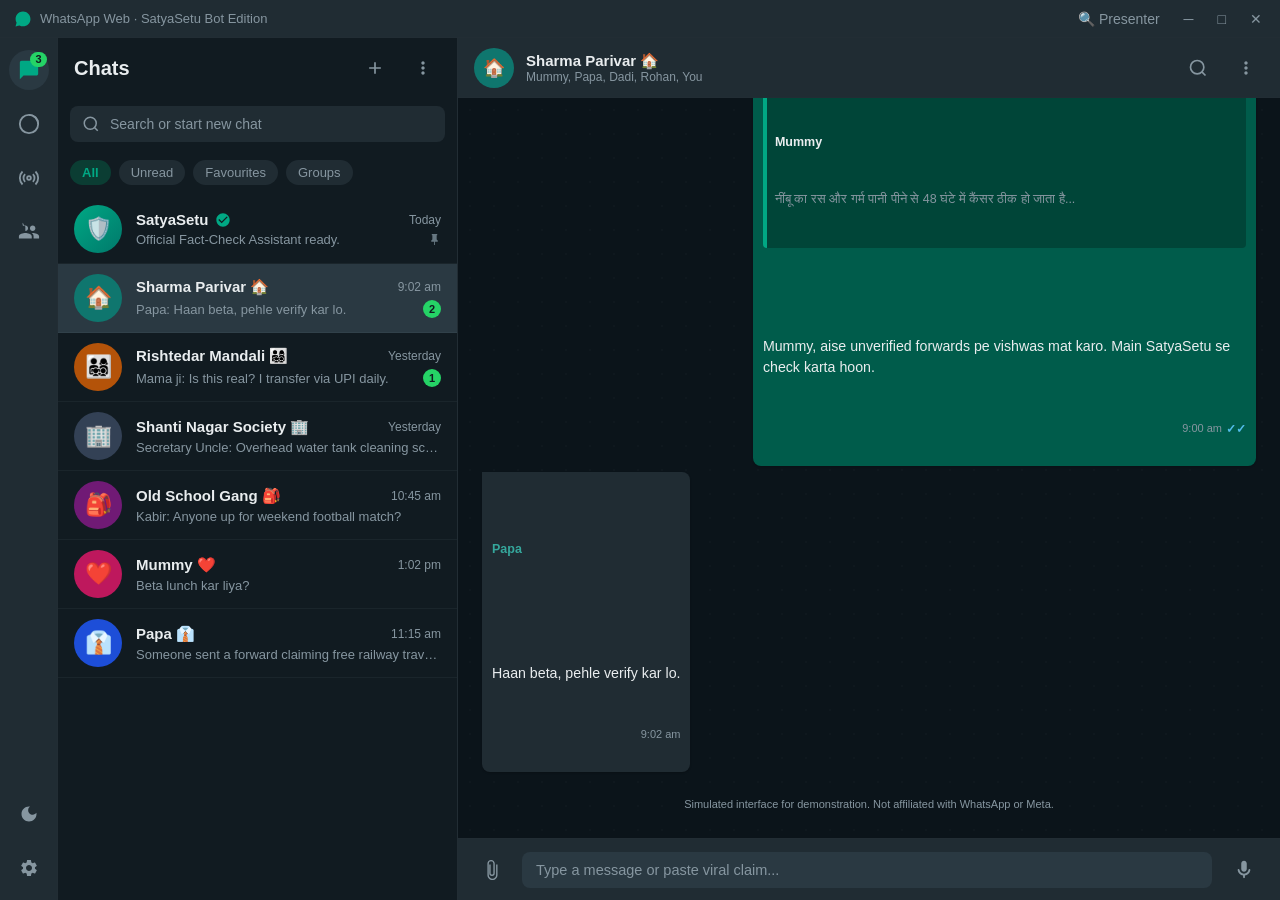
==== web/whatsapp/index.html @ 56fe9aa2 "feat(phase5-7): modular web/whatsapp/ ES modules, WhatsApp Web fidelity, seed chats, presenter panel" ====
<!DOCTYPE html>
<html lang="en">
<head>
  <meta charset="UTF-8">
  <meta name="viewport" content="width=device-width, initial-scale=1.0">
  <title>WhatsApp Web · SatyaSetu AI Bot</title>
  <link rel="stylesheet" href="/web/whatsapp/css/tokens.css">
  <link rel="stylesheet" href="/web/whatsapp/css/base.css">
  <link rel="stylesheet" href="/web/whatsapp/css/app-shell.css">
  <link rel="stylesheet" href="/web/whatsapp/css/sidebar.css">
  <link rel="stylesheet" href="/web/whatsapp/css/chat-header.css">
  <link rel="stylesheet" href="/web/whatsapp/css/messages.css">
  <link rel="stylesheet" href="/web/whatsapp/css/composer.css">
  <link rel="stylesheet" href="/web/whatsapp/css/menus.css">
  <link rel="stylesheet" href="/web/whatsapp/css/modals.css">
  <link rel="stylesheet" href="/web/whatsapp/css/presenter.css">
</head>
<body>

  <div class="app-window">
    <!-- Desktop Window Header -->
    <header class="window-header">
      <div class="window-title">
        <svg width="18" height="18" viewBox="0 0 24 24" fill="var(--wa-green)"><path d="M12.04 2c-5.46 0-9.91 4.45-9.91 9.91 0 1.75.46 3.45 1.32 4.95L2.05 22l5.25-1.38c1.45.79 3.08 1.21 4.74 1.21 5.46 0 9.91-4.45 9.91-9.91 0-5.46-4.45-9.92-9.91-9.92z"/></svg>
        <span>WhatsApp Web · SatyaSetu Bot Edition</span>
      </div>
      <div class="window-controls">
        <span class="win-btn" title="Presenter Mode (Ctrl+Shift+D)" id="presenterToolbarBtn">🔍 Presenter</span>
        <span class="win-btn" title="Minimize">─</span>
        <span class="win-btn" title="Maximize">□</span>
        <span class="win-btn" title="Close">✕</span>
      </div>
    </header>

    <!-- Main Container -->
    <div class="main-container">
      <!-- Left Navigation Rail -->
      <nav class="side-rail" aria-label="WhatsApp Navigation">
        <div class="rail-top">
          <button class="rail-btn active" title="Chats" aria-label="Chats">
            <svg width="22" height="22" viewBox="0 0 24 24" fill="currentColor"><path d="M20 2H4c-1.1 0-2 .9-2 2v18l4-4h14c1.1 0 2-.9 2-2V4c0-1.1-.9-2-2-2z"/></svg>
            <span class="rail-badge">3</span>
          </button>
          <button class="rail-btn" title="Status" aria-label="Status">
            <svg width="22" height="22" viewBox="0 0 24 24" fill="none" stroke="currentColor" stroke-width="2"><circle cx="12" cy="12" r="10"/><path d="M12 2a10 10 0 0 1 10 10"/></svg>
          </button>
          <button class="rail-btn" title="Channels" aria-label="Channels">
            <svg width="22" height="22" viewBox="0 0 24 24" fill="none" stroke="currentColor" stroke-width="2"><circle cx="12" cy="12" r="2"/><path d="M16.24 7.76a6 6 0 0 1 0 8.49m-8.48-.01a6 6 0 0 1 0-8.49m11.31-2.82a10 10 0 0 1 0 14.14m-14.14 0a10 10 0 0 1 0-14.14"/></svg>
          </button>
          <button class="rail-btn" title="Communities" aria-label="Communities">
            <svg width="22" height="22" viewBox="0 0 24 24" fill="currentColor"><path d="M16 11c1.66 0 2.99-1.34 2.99-3S17.66 5 16 5c-1.66 0-3 1.34-3 3s1.34 3 3 3zm-8 0c1.66 0 2.99-1.34 2.99-3S9.66 5 8 5C6.34 5 5 6.34 5 3s1.34 3 3 3zm0 2c-2.33 0-7 1.17-7 3.5V19h14v-2.5c0-2.33-4.67-3.5-7-3.5zm8 0c-.29 0-.62.02-.97.05 1.16.84 1.97 1.97 1.97 3.45V19h6v-2.5c0-2.33-4.67-3.5-7-3.5z"/></svg>
          </button>
        </div>
        <div class="rail-bottom">
          <button class="rail-btn" title="Toggle Theme" id="themeToggleBtn" aria-label="Toggle Theme">
            <svg width="20" height="20" viewBox="0 0 24 24" fill="currentColor"><path d="M12 3c-4.97 0-9 4.03-9 9s4.03 9 9 9 9-4.03 9-9c0-.46-.04-.92-.1-1.36-.98 1.37-2.58 2.26-4.4 2.26-3.03 0-5.5-2.47-5.5-5.5 0-1.82.89-3.42 2.26-4.4-.44-.06-.9-.1-1.36-.1z"/></svg>
          </button>
          <button class="rail-btn" title="Settings" aria-label="Settings">
            <svg width="20" height="20" viewBox="0 0 24 24" fill="currentColor"><path d="M19.14 12.94c.04-.3.06-.61.06-.94 0-.32-.02-.64-.07-.94l2.03-1.58c.18-.14.23-.41.12-.61l-1.92-3.32c-.12-.22-.37-.29-.59-.22l-2.39.96c-.5-.38-1.03-.7-1.62-.94l-.36-2.54c-.04-.24-.24-.41-.48-.41h-3.84c-.24 0-.43.17-.47.41l-.36 2.54c-.59.24-1.13.57-1.62.94l-2.39-.96c-.22-.08-.47 0-.59.22L2.74 8.87c-.12.21-.08.47.12.61l2.03 1.58c-.05.3-.09.63-.09.94s.02.64.07.94l-2.03 1.58c-.18.14-.23.41-.12.61l1.92 3.32c.12.22.37.29.59.22l2.39-.96c.5.38 1.03.7 1.62.94l.36 2.54c.05.24.24.41.48.41h3.84c.24 0 .44-.17.47-.41l.36-2.54c.59-.24 1.13-.56 1.62-.94l2.39.96c.22.08.47 0 .59-.22l1.92-3.32c.12-.22.07-.47-.12-.61l-2.01-1.58zM12 15.6c-1.98 0-3.6-1.62-3.6-3.6s1.62-3.6 3.6-3.6 3.6 1.62 3.6 3.6-1.62 3.6-3.6 3.6z"/></svg>
          </button>
        </div>
      </nav>

      <!-- Sidebar: Chats & Filter -->
      <aside class="chats-sidebar">
        <div class="sidebar-header">
          <h1 class="sidebar-title">Chats</h1>
          <div class="sidebar-actions">
            <button class="icon-action-btn" title="New Chat" aria-label="New Chat">
              <svg width="20" height="20" viewBox="0 0 24 24" fill="currentColor"><path d="M19 13h-6v6h-2v-6H5v-2h6V5h2v6h6v2z"/></svg>
            </button>
            <button class="icon-action-btn" title="Menu" aria-label="Menu">
              <svg width="20" height="20" viewBox="0 0 24 24" fill="currentColor"><path d="M12 8c1.1 0 2-.9 2-2s-.9-2-2-2-2 .9-2 2 .9 2 2 2zm0 2c-1.1 0-2 .9-2 2s.9 2 2 2 2-.9 2-2-.9-2-2-2zm0 6c-1.1 0-2 .9-2 2s.9 2 2 2 2-.9 2-2-.9-2-2-2z"/></svg>
            </button>
          </div>
        </div>

        <!-- Search Bar -->
        <div class="search-section">
          <div class="search-box">
            <svg width="18" height="18" viewBox="0 0 24 24" fill="none" stroke="currentColor" stroke-width="2"><circle cx="11" cy="11" r="8"/><line x1="21" y1="21" x2="16.65" y2="16.65"/></svg>
            <input type="text" id="chatSearch" class="search-input" placeholder="Search or start new chat" autocomplete="off">
          </div>
        </div>

        <!-- Filter Chips -->
        <div class="filter-chips">
          <button class="chip active" data-filter="all">All</button>
          <button class="chip" data-filter="unread">Unread</button>
          <button class="chip" data-filter="favourites">Favourites</button>
          <button class="chip" data-filter="groups">Groups</button>
        </div>

        <!-- Contacts / Conversations List -->
        <div class="contacts-list" id="contactsList">
          <!-- Populated dynamically by main.js -->
        </div>
      </aside>

      <!-- Main Active Chat Area -->
      <main class="chat-area">
        <!-- Active Chat Header -->
        <header class="chat-header">
          <div class="chat-header-info">
            <button class="mobile-back-btn" id="mobileBackBtn" aria-label="Back to chats">
              <svg width="20" height="20" viewBox="0 0 24 24" fill="none" stroke="currentColor" stroke-width="2.5"><polyline points="15 18 9 12 15 6"/></svg>
            </button>
            <div class="chat-header-avatar" id="headerAvatar">🛡️</div>
            <div class="chat-header-meta">
              <div class="chat-header-name" id="headerTitle">SatyaSetu</div>
              <div class="chat-header-sub" id="headerSub">Official Business Account · AI Fact Checker</div>
            </div>
          </div>
          <div class="chat-header-actions">
            <button class="icon-action-btn" title="Search in chat" aria-label="Search chat">
              <svg width="20" height="20" viewBox="0 0 24 24" fill="none" stroke="currentColor" stroke-width="2"><circle cx="11" cy="11" r="8"/><line x1="21" y1="21" x2="16.65" y2="16.65"/></svg>
            </button>
            <button class="icon-action-btn" title="More options" aria-label="Options">
              <svg width="20" height="20" viewBox="0 0 24 24" fill="currentColor"><path d="M12 8c1.1 0 2-.9 2-2s-.9-2-2-2-2 .9-2 2 .9 2 2 2zm0 2c-1.1 0-2 .9-2 2s.9 2 2 2 2-.9 2-2-.9-2-2-2zm0 6c-1.1 0-2 .9-2 2s.9 2 2 2 2-.9 2-2-.9-2-2-2z"/></svg>
            </button>
          </div>
        </header>

        <!-- Message Stream -->
        <section class="messages-stream" id="messagesStream" aria-live="polite">
          <!-- Populated dynamically by main.js -->
        </section>

        <!-- Typing Indicator Bubble Container -->
        <div class="typing-container" id="typingIndicatorContainer">
          <div class="typing-bubble">
            <div class="typing-dot"></div>
            <div class="typing-dot"></div>
            <div class="typing-dot"></div>
          </div>
        </div>

        <!-- Composer Input Area -->
        <footer class="chat-composer">
          <!-- Attachment Toggle -->
          <button class="composer-btn" id="attachBtn" title="Attach file" aria-label="Attach file">
            <svg width="22" height="22" viewBox="0 0 24 24" fill="currentColor"><path d="M16.5 6v11.5c0 2.21-1.79 4-4 4s-4-1.79-4-4V5a2.5 2.5 0 0 1 5 0v10.5c0 .83-.67 1.5-1.5 1.5s-1.5-.67-1.5-1.5V6H9v9.5a3 3 0 0 0 6 0V5c0-2.21-1.79-4-4-4S7 2.79 7 5v12.5c0 3.04 2.46 5.5 5.5 5.5s5.5-2.46 5.5-5.5V6h-1.5z"/></svg>
          </button>

          <!-- Input Field with contract & test support -->
          <div class="composer-input-wrapper chat-input">
            <input type="text" id="messageInput" class="composer-input chat-input" placeholder="Type a message or paste viral claim..." autocomplete="off">
          </div>

          <!-- Action Button: Mic or Send -->
          <button class="composer-action-btn" id="composerActionBtn" title="Send or Voice Note" aria-label="Send message">
            <svg class="mic-icon" width="22" height="22" viewBox="0 0 24 24" fill="currentColor"><path d="M12 14c1.66 0 3-1.34 3-3V5c0-1.66-1.34-3-3-3S9 3.34 9 5v6c0 1.66 1.34 3 3 3zm5.91-3c-.49 0-.9.36-.98.85C16.52 14.2 14.47 16 12 16s-4.52-1.8-4.93-4.15c-.08-.49-.49-.85-.98-.85-.61 0-1.09.54-1 1.14.49 3 2.89 5.35 5.91 5.78V20c0 .55.45 1 1 1s1-.45 1-1v-2.08c3.02-.43 5.42-2.78 5.91-5.78.1-.6-.39-1.14-1-1.14z"/></svg>
            <svg class="send-icon" width="20" height="20" viewBox="0 0 24 24" fill="currentColor" style="display:none;"><path d="M2.01 21L23 12 2.01 3 2 10l15 2-15 2z"/></svg>
          </button>

          <!-- Hidden Upload Handlers -->
          <input type="file" id="imageUploadInput" accept="image/*" style="display:none;">
          <input type="file" id="docUploadInput" accept=".pdf,.doc,.docx" style="display:none;">
        </footer>

        <!-- Attachment Menu Popup -->
        <div class="attachment-popup" id="attachmentPopup">
          <div class="attachment-item" onclick="document.getElementById('imageUploadInput').click()">
            <div class="attachment-icon" style="background:#bf59cf;">🖼️</div>
            <span>Photos & Videos</span>
          </div>
          <div class="attachment-item" onclick="document.getElementById('docUploadInput').click()">
            <div class="attachment-icon" style="background:#5157ae;">📄</div>
            <span>Document / Circular PDF</span>
          </div>
        </div>
      </main>
    </div>
  </div>

  <!-- Message Context Menu -->
  <div class="dropdown-menu" id="messageContextMenu">
    <div class="menu-item context-action-item" data-action="forward">↪ Forward</div>
    <div class="menu-item context-action-item" data-action="reply">💬 Reply</div>
    <div class="menu-item context-action-item" data-action="copy">📋 Copy</div>
    <div class="menu-item context-action-item" data-action="star">⭐ Star</div>
    <div class="menu-item danger context-action-item" data-action="delete">🗑️ Delete</div>
  </div>

  <!-- Forward Modal Dialog -->
  <div class="modal-backdrop" id="forwardModal">
    <div class="modal-card">
      <div class="modal-header">
        <span class="modal-title">Forward message to</span>
        <button class="modal-close-btn" id="forwardCloseBtn" aria-label="Close modal">✕</button>
      </div>

      <div class="forward-preview">
        <div class="forward-preview-label">SELECTED MESSAGE:</div>
        <div class="forward-preview-text" id="forwardMsgPreview"></div>
      </div>

      <div class="forward-target-list">
        <!-- SatyaSetu AI Bot (Featured Top Target) -->
        <div class="forward-target-item bot-target" data-target="bot">
          <div class="forward-target-avatar" style="background:#00a884;">🛡️</div>
          <div>
            <div class="forward-target-name">SatyaSetu</div>
            <div class="forward-target-sub" style="color:#34d399;">Business Account · AI Fact-Check Bot</div>
          </div>
          <span class="forward-btn-pill">Forward & Check</span>
        </div>

        <!-- Fictional Chats -->
        <div class="forward-target-item" data-target="sharma">
          <div class="forward-target-avatar" style="background:#0f766e;">🏠</div>
          <div>
            <div class="forward-target-name">Sharma Parivar 🏠</div>
            <div class="forward-target-sub">Family Group</div>
          </div>
        </div>

        <div class="forward-target-item" data-target="rishtedar">
          <div class="forward-target-avatar" style="background:#b45309;">👨‍👩‍👧‍👦</div>
          <div>
            <div class="forward-target-name">Rishtedar Mandali 👨‍👩‍👧‍👦</div>
            <div class="forward-target-sub">Relatives Group</div>
          </div>
        </div>

        <div class="forward-target-item" data-target="society">
          <div class="forward-target-avatar" style="background:#334155;">🏢</div>
          <div>
            <div class="forward-target-name">Shanti Nagar Society 🏢</div>
            <div class="forward-target-sub">Housing Society</div>
          </div>
        </div>

        <div class="forward-target-item" data-target="friends">
          <div class="forward-target-avatar" style="background:#701a75;">🎒</div>
          <div>
            <div class="forward-target-name">Old School Gang 🎒</div>
            <div class="forward-target-sub">Friends Group</div>
          </div>
        </div>

        <div class="forward-target-item" data-target="mummy">
          <div class="forward-target-avatar" style="background:#be185d;">❤️</div>
          <div>
            <div class="forward-target-name">Mummy ❤️</div>
            <div class="forward-target-sub">Personal Contact</div>
          </div>
        </div>

        <div class="forward-target-item" data-target="papa">
          <div class="forward-target-avatar" style="background:#1d4ed8;">👔</div>
          <div>
            <div class="forward-target-name">Papa 👔</div>
            <div class="forward-target-sub">Personal Contact</div>
          </div>
        </div>
      </div>
    </div>
  </div>

  <!-- Presenter Inspection Panel (Ctrl+Shift+D) -->
  <aside class="presenter-panel" id="presenterPanel" aria-label="Presenter Evaluation Panel">
    <div class="presenter-header">
      <div class="presenter-title">
        <span>🛡️</span> SatyaSetu Telemetry & Inspector
      </div>
      <div>
        <button class="win-btn" id="presenterCopyBtn" title="Copy JSON">📋 Copy</button>
        <button class="win-btn" id="presenterCloseBtn" title="Close Panel">✕</button>
      </div>
    </div>
    <div class="presenter-meta-bar">
      <div class="presenter-meta-item">
        <span class="presenter-meta-label">Verdict</span>
        <span class="presenter-meta-value" id="presenterVerdict">IDLE</span>
      </div>
      <div class="presenter-meta-item">
        <span class="presenter-meta-label">Strength</span>
        <span class="presenter-meta-value" id="presenterStrength">N/A</span>
      </div>
      <div class="presenter-meta-item">
        <span class="presenter-meta-label">Latency</span>
        <span class="presenter-meta-value" id="presenterLatency">0 ms</span>
      </div>
    </div>
    <div class="presenter-body">
      <pre class="presenter-json-pre" id="presenterJson">// Press Ctrl+Shift+D to toggle anytime.</pre>
    </div>
    <div class="presenter-footer">
      <span>ADR-007 Strict Enums</span>
      <span class="presenter-shortcut-hint">Toggle: Ctrl+Shift+D</span>
    </div>
  </aside>

  <!-- Presenter Toolbar Button Listener & Theme Toggle -->
  <script>
    document.getElementById("presenterToolbarBtn")?.addEventListener("click", () => {
      window.dispatchEvent(new KeyboardEvent("keydown", { key: "D", ctrlKey: true, shiftKey: true }));
    });
    document.getElementById("themeToggleBtn")?.addEventListener("click", () => {
      const current = document.documentElement.getAttribute("data-theme");
      document.documentElement.setAttribute("data-theme", current === "light" ? "dark" : "light");
    });
  </script>

  <!-- ES Module Application Main Entry -->
  <script type="module" src="/web/whatsapp/js/main.js"></script>
</body>
</html>
---- web/whatsapp/css/tokens.css ----
/**
 * tokens.css - Design Tokens for SatyaSetu WhatsApp Web
 * Modern dark-first theme with light-mode token definitions.
 */

:root {
  /* WhatsApp Dark Theme Palette */
  --wa-bg-deep: #111b21;
  --wa-bg-panel: #202c33;
  --wa-bg-chat: #0b141a;
  --wa-bg-input: #2a3942;
  --wa-bg-incoming: #202c33;
  --wa-bg-outgoing: #005c4b;
  --wa-green: #00a884;
  --wa-green-hover: #029071;
  --wa-green-light: #25d366;
  --wa-teal: #0d3930;
  --wa-text-primary: #e9edef;
  --wa-text-secondary: #8696a0;
  --wa-text-muted: #667781;
  --wa-border: #222d34;
  --wa-hover: #222e35;
  --wa-active: #2a3942;
  --wa-badge: #25d366;
  --wa-quote-bg: rgba(0, 0, 0, 0.25);
  --wa-link: #53bdeb;

  /* Status Colors */
  --color-danger: #ef4444;
  --color-warning: #f59e0b;
  --color-success: #10b981;
  --color-info: #3b82f6;

  /* Typography */
  --font-system: 'Segoe UI', -apple-system, BlinkMacSystemFont, Roboto, Helvetica, Arial, sans-serif;

  /* Sizing & Transitions */
  --radius-sm: 4px;
  --radius-md: 8px;
  --radius-lg: 12px;
  --radius-full: 9999px;
  --transition-fast: 0.15s ease;
  --transition-normal: 0.25s ease;

  /* Presenter Panel */
  --presenter-bg: rgba(17, 27, 33, 0.95);
  --presenter-border: #2a3942;
}

[data-theme="light"] {
  --wa-bg-deep: #f0f2f5;
  --wa-bg-panel: #ffffff;
  --wa-bg-chat: #efeae2;
  --wa-bg-input: #ffffff;
  --wa-bg-incoming: #ffffff;
  --wa-bg-outgoing: #d9fdd3;
  --wa-green: #00a884;
  --wa-green-hover: #029071;
  --wa-green-light: #25d366;
  --wa-teal: #e7f7f3;
  --wa-text-primary: #111b21;
  --wa-text-secondary: #667781;
  --wa-text-muted: #8696a0;
  --wa-border: #e9edef;
  --wa-hover: #f5f6f6;
  --wa-active: #eaebee;
  --wa-badge: #25d366;
  --wa-quote-bg: rgba(0, 0, 0, 0.05);
  --wa-link: #027eb5;
  --presenter-bg: rgba(255, 255, 255, 0.97);
  --presenter-border: #d1d7db;
}
---- web/whatsapp/css/base.css ----
/**
 * base.css - Base resets, typography, and standard elements
 */

*, *::before, *::after {
  box-sizing: border-box;
  margin: 0;
  padding: 0;
  font-family: var(--font-system);
}

html, body {
  height: 100%;
  width: 100%;
  background-color: var(--wa-bg-deep);
  color: var(--wa-text-primary);
  overflow: hidden;
  -webkit-font-smoothing: antialiased;
  -moz-osx-font-smoothing: grayscale;
}

button {
  background: none;
  border: none;
  cursor: pointer;
  color: inherit;
  font: inherit;
  outline: none;
}

input, textarea {
  font: inherit;
  color: inherit;
  outline: none;
  border: none;
}

/* Custom WebKit Scrollbars */
::-webkit-scrollbar {
  width: 6px;
  height: 6px;
}

::-webkit-scrollbar-track {
  background: transparent;
}

::-webkit-scrollbar-thumb {
  background: rgba(134, 150, 160, 0.25);
  border-radius: var(--radius-full);
}

::-webkit-scrollbar-thumb:hover {
  background: rgba(134, 150, 160, 0.45);
}

/* Toast notifications */
#waToast {
  position: fixed;
  bottom: 80px;
  left: 50%;
  transform: translateX(-50%);
  background: var(--wa-bg-panel);
  color: var(--wa-green);
  padding: 10px 22px;
  border-radius: 20px;
  font-size: 13.5px;
  font-weight: 600;
  box-shadow: 0 4px 16px rgba(0, 0, 0, 0.45);
  border: 1px solid var(--wa-border);
  z-index: 9999;
  opacity: 0;
  pointer-events: none;
  transition: opacity 0.25s ease, transform 0.25s ease;
}

#waToast.visible {
  opacity: 1;
  pointer-events: auto;
  transform: translateX(-50%) translateY(0);
}
---- web/whatsapp/css/app-shell.css ----
/**
 * app-shell.css - Main layout structure, desktop window bar, and navigation rail
 */

.app-window {
  width: 100vw;
  height: 100vh;
  display: flex;
  flex-direction: column;
  background-color: var(--wa-bg-deep);
  overflow: hidden;
}

/* Desktop Window Bar */
.window-header {
  height: 38px;
  background-color: var(--wa-bg-panel);
  display: flex;
  align-items: center;
  justify-content: space-between;
  padding: 0 14px;
  border-bottom: 1px solid var(--wa-border);
  user-select: none;
  flex-shrink: 0;
}

.window-title {
  font-size: 13px;
  font-weight: 500;
  color: var(--wa-text-secondary);
  display: flex;
  align-items: center;
  gap: 8px;
}

.window-controls {
  display: flex;
  align-items: center;
  gap: 16px;
  color: var(--wa-text-secondary);
}

.win-btn {
  cursor: pointer;
  font-size: 14px;
  line-height: 1;
  padding: 4px;
  transition: color var(--transition-fast);
}

.win-btn:hover {
  color: var(--wa-text-primary);
}

/* Main Split Container */
.main-container {
  display: flex;
  flex: 1;
  height: calc(100vh - 38px);
  overflow: hidden;
}

/* Far-Left Vertical Icon Rail */
.side-rail {
  width: 58px;
  background-color: var(--wa-bg-panel);
  border-right: 1px solid var(--wa-border);
  display: flex;
  flex-direction: column;
  align-items: center;
  justify-content: space-between;
  padding: 12px 0;
  flex-shrink: 0;
}

.rail-top, .rail-bottom {
  display: flex;
  flex-direction: column;
  align-items: center;
  gap: 14px;
  width: 100%;
}

.rail-btn {
  width: 40px;
  height: 40px;
  border-radius: var(--radius-full);
  display: flex;
  align-items: center;
  justify-content: center;
  color: var(--wa-text-secondary);
  cursor: pointer;
  position: relative;
  transition: background var(--transition-fast), color var(--transition-fast);
}

.rail-btn:hover {
  background-color: var(--wa-hover);
  color: var(--wa-text-primary);
}

.rail-btn.active {
  background-color: var(--wa-active);
  color: var(--wa-green);
}

.rail-badge {
  position: absolute;
  top: 2px;
  right: 2px;
  background-color: var(--wa-badge);
  color: #111b21;
  font-size: 11px;
  font-weight: 700;
  border-radius: 10px;
  padding: 1px 5px;
  line-height: 1.2;
}

/* Responsive Mobile Layout */
@media (max-width: 768px) {
  .window-header {
    display: none;
  }
  .main-container {
    height: 100vh;
  }
  .side-rail {
    display: none;
  }
}
---- web/whatsapp/css/sidebar.css ----
/**
 * sidebar.css - Chats Sidebar, Search, Filter Chips, and Conversation List
 */

.chats-sidebar {
  width: 400px;
  min-width: 320px;
  background-color: var(--wa-bg-deep);
  border-right: 1px solid var(--wa-border);
  display: flex;
  flex-direction: column;
  height: 100%;
  flex-shrink: 0;
}

.sidebar-header {
  height: 60px;
  padding: 10px 16px;
  display: flex;
  align-items: center;
  justify-content: space-between;
  background-color: var(--wa-bg-deep);
  flex-shrink: 0;
}

.sidebar-title {
  font-size: 20px;
  font-weight: 700;
  color: var(--wa-text-primary);
}

.sidebar-actions {
  display: flex;
  align-items: center;
  gap: 12px;
}

.icon-action-btn {
  width: 36px;
  height: 36px;
  border-radius: var(--radius-full);
  display: flex;
  align-items: center;
  justify-content: center;
  color: var(--wa-text-secondary);
  cursor: pointer;
  transition: background var(--transition-fast), color var(--transition-fast);
}

.icon-action-btn:hover {
  background-color: var(--wa-hover);
  color: var(--wa-text-primary);
}

.icon-action-btn.new-chat {
  background-color: var(--wa-green);
  color: #111b21;
}

/* Search Bar */
.search-section {
  padding: 8px 12px 10px;
  background-color: var(--wa-bg-deep);
  flex-shrink: 0;
}

.search-box {
  background-color: var(--wa-bg-panel);
  border-radius: var(--radius-md);
  height: 36px;
  display: flex;
  align-items: center;
  padding: 0 12px;
  gap: 10px;
}

.search-box svg {
  color: var(--wa-text-secondary);
  flex-shrink: 0;
}

.search-input {
  background: transparent;
  border: none;
  outline: none;
  color: var(--wa-text-primary);
  font-size: 14px;
  width: 100%;
}

.search-input::placeholder {
  color: var(--wa-text-secondary);
}

/* Filter Chips */
.filter-chips {
  display: flex;
  gap: 8px;
  padding: 8px 12px 10px;
  overflow-x: auto;
  flex-shrink: 0;
}

.chip {
  background-color: var(--wa-bg-panel);
  color: var(--wa-text-secondary);
  font-size: 13px;
  padding: 5px 12px;
  border-radius: 16px;
  cursor: pointer;
  user-select: none;
  white-space: nowrap;
  transition: all var(--transition-fast);
}

.chip:hover {
  background-color: var(--wa-hover);
  color: var(--wa-text-primary);
}

.chip.active {
  background-color: #0b3d33;
  color: var(--wa-green);
  font-weight: 600;
}

/* Contacts List */
.contacts-list {
  flex: 1;
  overflow-y: auto;
}

.contact-item {
  display: flex;
  align-items: center;
  padding: 10px 16px;
  cursor: pointer;
  border-bottom: 1px solid rgba(134, 150, 160, 0.08);
  transition: background var(--transition-fast);
  position: relative;
  user-select: none;
}

.contact-item:hover {
  background-color: var(--wa-hover);
}

.contact-item.active {
  background-color: var(--wa-active);
}

.contact-avatar {
  width: 48px;
  height: 48px;
  border-radius: var(--radius-full);
  display: flex;
  align-items: center;
  justify-content: center;
  font-size: 22px;
  margin-right: 14px;
  flex-shrink: 0;
  position: relative;
}

.contact-avatar.bot-avatar {
  background: linear-gradient(135deg, #00a884, #00796b);
}

.contact-info {
  flex: 1;
  min-width: 0;
}

.contact-top {
  display: flex;
  align-items: center;
  justify-content: space-between;
  margin-bottom: 4px;
}

.contact-name {
  font-size: 15px;
  font-weight: 600;
  color: var(--wa-text-primary);
  white-space: nowrap;
  overflow: hidden;
  text-overflow: ellipsis;
  display: flex;
  align-items: center;
  gap: 6px;
}

.verified-badge {
  display: inline-flex;
  align-items: center;
  color: var(--wa-green);
}

.contact-time {
  font-size: 12px;
  color: var(--wa-text-secondary);
  flex-shrink: 0;
}

.contact-bottom {
  display: flex;
  align-items: center;
  justify-content: space-between;
}

.contact-last-msg {
  font-size: 13px;
  color: var(--wa-text-secondary);
  white-space: nowrap;
  overflow: hidden;
  text-overflow: ellipsis;
  flex: 1;
}

.contact-unread-badge {
  background-color: var(--wa-badge);
  color: #111b21;
  font-size: 11px;
  font-weight: 700;
  border-radius: 10px;
  min-width: 18px;
  height: 18px;
  display: flex;
  align-items: center;
  justify-content: center;
  padding: 0 4px;
  margin-left: 8px;
  flex-shrink: 0;
}

.pin-icon {
  margin-left: 6px;
  color: var(--wa-text-muted);
  flex-shrink: 0;
}

/* Mobile responsive sidebar */
@media (max-width: 768px) {
  .chats-sidebar {
    width: 100vw;
  }
  .chats-sidebar.hidden-mobile {
    display: none;
  }
}
---- web/whatsapp/css/chat-header.css ----
/**
 * chat-header.css - Active Chat Header & Actions
 */

.chat-area {
  flex: 1;
  display: flex;
  flex-direction: column;
  background-color: var(--wa-bg-chat);
  position: relative;
  height: 100%;
  min-width: 0;
}

.chat-header {
  height: 60px;
  background-color: var(--wa-bg-panel);
  border-bottom: 1px solid var(--wa-border);
  display: flex;
  align-items: center;
  justify-content: space-between;
  padding: 10px 16px;
  flex-shrink: 0;
  z-index: 10;
}

.chat-header-info {
  display: flex;
  align-items: center;
  cursor: pointer;
  min-width: 0;
}

.mobile-back-btn {
  display: none;
  width: 36px;
  height: 36px;
  border-radius: var(--radius-full);
  align-items: center;
  justify-content: center;
  margin-right: 4px;
  color: var(--wa-text-secondary);
}

.chat-header-avatar {
  width: 40px;
  height: 40px;
  border-radius: var(--radius-full);
  display: flex;
  align-items: center;
  justify-content: center;
  font-size: 18px;
  margin-right: 12px;
  flex-shrink: 0;
}

.chat-header-meta {
  display: flex;
  flex-direction: column;
  min-width: 0;
}

.chat-header-name {
  font-size: 15px;
  font-weight: 600;
  color: var(--wa-text-primary);
  display: flex;
  align-items: center;
  gap: 6px;
  white-space: nowrap;
  overflow: hidden;
  text-overflow: ellipsis;
}

.chat-header-sub {
  font-size: 12px;
  color: var(--wa-text-secondary);
  white-space: nowrap;
  overflow: hidden;
  text-overflow: ellipsis;
}

.chat-header-actions {
  display: flex;
  align-items: center;
  gap: 12px;
  flex-shrink: 0;
}

@media (max-width: 768px) {
  .mobile-back-btn {
    display: flex;
  }
  .chat-area.hidden-mobile {
    display: none;
  }
}
---- web/whatsapp/css/messages.css ----
/**
 * messages.css - Message Stream, Chat Bubbles, Quotes, and Typing Indicator
 */

.messages-stream {
  flex: 1;
  overflow-y: auto;
  padding: 16px 24px;
  display: flex;
  flex-direction: column;
  gap: 6px;
  background-color: var(--wa-bg-chat);
  background-image: radial-gradient(circle at 50% 50%, rgba(255, 255, 255, 0.015) 1px, transparent 1px);
  background-size: 24px 24px;
}

/* Date & Encryption Pills */
.date-pill, .encryption-pill {
  align-self: center;
  background-color: var(--wa-bg-panel);
  color: var(--wa-text-secondary);
  font-size: 12px;
  font-weight: 500;
  padding: 5px 12px;
  border-radius: var(--radius-md);
  margin: 8px 0;
  text-transform: uppercase;
  letter-spacing: 0.5px;
  user-select: none;
  box-shadow: 0 1px 2px rgba(0, 0, 0, 0.2);
}

.encryption-pill {
  max-width: 480px;
  text-align: center;
  font-size: 11.5px;
  line-height: 1.4;
  color: #f7ca5d;
  background-color: rgba(32, 44, 51, 0.9);
  text-transform: none;
  letter-spacing: normal;
  border-radius: 8px;
  padding: 6px 14px;
  display: flex;
  align-items: center;
  gap: 6px;
}

/* Message Rows & Bubbles */
.msg-row {
  display: flex;
  width: 100%;
}

.msg-row.incoming {
  justify-content: flex-start;
}

.msg-row.outgoing {
  justify-content: flex-end;
}

.msg-bubble {
  max-width: 65%;
  min-width: 120px;
  padding: 6px 10px 6px 10px;
  border-radius: 8px;
  font-size: 14.2px;
  line-height: 1.45;
  position: relative;
  box-shadow: 0 1px 2px rgba(0, 0, 0, 0.2);
  word-wrap: break-word;
  white-space: pre-wrap;
}

.incoming .msg-bubble {
  background-color: var(--wa-bg-incoming);
  color: var(--wa-text-primary);
  border-top-left-radius: 0;
}

.outgoing .msg-bubble {
  background-color: var(--wa-bg-outgoing);
  color: var(--wa-text-primary);
  border-top-right-radius: 0;
}

/* Sender Name in Groups */
.msg-sender {
  font-size: 12.5px;
  font-weight: 700;
  color: #35a79c;
  margin-bottom: 2px;
}

/* Quoted Messages */
.msg-quoted {
  background-color: var(--wa-quote-bg);
  border-left: 4px solid var(--wa-green);
  padding: 4px 8px;
  border-radius: 4px;
  margin-bottom: 6px;
  font-size: 12.5px;
  color: var(--wa-text-secondary);
}

.msg-quoted-title {
  font-weight: 600;
  color: var(--wa-text-primary);
  margin-bottom: 2px;
}

/* Forward Header */
.msg-forward-header {
  font-size: 11px;
  color: var(--wa-text-secondary);
  font-style: italic;
  margin-bottom: 4px;
  display: flex;
  align-items: center;
  gap: 4px;
}

/* Metadata (Time & Ticks) */
.msg-meta {
  display: flex;
  align-items: center;
  justify-content: flex-end;
  gap: 4px;
  font-size: 11px;
  color: var(--wa-text-secondary);
  margin-top: 2px;
  float: right;
  margin-left: 12px;
  user-select: none;
}

.msg-ticks {
  color: #53bdeb;
  font-size: 12px;
  font-weight: bold;
}

/* Hover Action Icons */
.msg-hover-actions {
  position: absolute;
  top: 4px;
  right: 6px;
  display: none;
  background: var(--wa-bg-incoming);
  border-radius: 12px;
  padding: 2px 4px;
  box-shadow: 0 1px 4px rgba(0, 0, 0, 0.4);
  gap: 4px;
  z-index: 5;
}

.outgoing .msg-hover-actions {
  background: var(--wa-bg-outgoing);
}

.msg-bubble:hover .msg-hover-actions {
  display: flex;
}

.msg-action-icon {
  width: 20px;
  height: 20px;
  display: flex;
  align-items: center;
  justify-content: center;
  color: var(--wa-text-secondary);
  cursor: pointer;
  border-radius: 50%;
  transition: color var(--transition-fast);
}

.msg-action-icon:hover {
  color: var(--wa-text-primary);
}

/* Typing Indicator */
.typing-container {
  display: none;
  align-self: flex-start;
  margin-bottom: 4px;
}

.typing-bubble {
  background-color: var(--wa-bg-incoming);
  border-radius: 18px;
  padding: 10px 16px;
  display: flex;
  align-items: center;
  gap: 4px;
  width: fit-content;
  box-shadow: 0 1px 2px rgba(0, 0, 0, 0.2);
}

.typing-dot {
  width: 7px;
  height: 7px;
  background-color: var(--wa-text-secondary);
  border-radius: 50%;
  animation: typing-bounce 1.4s infinite ease-in-out both;
}

.typing-dot:nth-child(1) { animation-delay: -0.32s; }
.typing-dot:nth-child(2) { animation-delay: -0.16s; }
.typing-dot:nth-child(3) { animation-delay: 0s; }

@keyframes typing-bounce {
  0%, 80%, 100% {
    transform: scale(0);
    opacity: 0.4;
  }
  40% {
    transform: scale(1);
    opacity: 1;
  }
}

/* System Error & Retry */
.msg-retry-btn {
  background: var(--wa-bg-input);
  border: 1px solid var(--wa-text-secondary);
  color: var(--wa-text-primary);
  border-radius: 4px;
  padding: 4px 10px;
  font-size: 11.5px;
  cursor: pointer;
  margin-top: 6px;
  display: inline-flex;
  align-items: center;
  gap: 4px;
  transition: background var(--transition-fast);
}

.msg-retry-btn:hover {
  background: var(--wa-hover);
}

/* Footer disclaimer */
.simulated-disclaimer {
  text-align: center;
  font-size: 11px;
  color: var(--wa-text-secondary);
  padding: 12px 16px;
  user-select: none;
  margin-top: 8px;
}

@media (max-width: 768px) {
  .msg-bubble {
    max-width: 85%;
  }
}
---- web/whatsapp/css/composer.css ----
/**
 * composer.css - Message Input Bar, Send/Mic Controls, and Attachment Buttons
 */

.chat-composer {
  min-height: 62px;
  background-color: var(--wa-bg-panel);
  padding: 10px 16px;
  display: flex;
  align-items: center;
  gap: 12px;
  position: relative;
  border-top: 1px solid var(--wa-border);
  flex-shrink: 0;
}

.composer-btn {
  width: 36px;
  height: 36px;
  border-radius: var(--radius-full);
  display: flex;
  align-items: center;
  justify-content: center;
  color: var(--wa-text-secondary);
  cursor: pointer;
  flex-shrink: 0;
  transition: color var(--transition-fast), background var(--transition-fast);
}

.composer-btn:hover {
  color: var(--wa-text-primary);
  background-color: var(--wa-hover);
}

.composer-input-wrapper {
  flex: 1;
  background-color: var(--wa-bg-input);
  border-radius: var(--radius-md);
  padding: 8px 14px;
  display: flex;
  align-items: center;
}

.composer-input {
  width: 100%;
  background: transparent;
  border: none;
  outline: none;
  color: var(--wa-text-primary);
  font-size: 14.5px;
  line-height: 20px;
}

.composer-input::placeholder {
  color: var(--wa-text-secondary);
}

/* Mic / Send Action Button */
.composer-action-btn {
  width: 40px;
  height: 40px;
  border-radius: var(--radius-full);
  display: flex;
  align-items: center;
  justify-content: center;
  color: var(--wa-text-secondary);
  cursor: pointer;
  flex-shrink: 0;
  transition: all var(--transition-fast);
}

.composer-action-btn.has-text {
  background-color: var(--wa-green);
  color: #111b21;
}

.composer-action-btn.has-text:hover {
  background-color: var(--wa-green-hover);
}

.composer-action-btn.recording {
  color: var(--color-danger);
  background: rgba(239, 68, 68, 0.25);
  box-shadow: 0 0 12px rgba(239, 68, 68, 0.6);
}
---- web/whatsapp/css/menus.css ----
/**
 * menus.css - Context Menus, Dropdowns, and Attachment Pickers
 */

.dropdown-menu {
  position: fixed;
  background-color: #233138;
  border-radius: var(--radius-md);
  padding: 6px 0;
  box-shadow: 0 4px 16px rgba(0, 0, 0, 0.45);
  border: 1px solid var(--wa-border);
  z-index: 1000;
  min-width: 170px;
  display: none;
}

.menu-item {
  display: flex;
  align-items: center;
  gap: 12px;
  padding: 10px 16px;
  font-size: 14px;
  color: var(--wa-text-primary);
  cursor: pointer;
  transition: background var(--transition-fast);
}

.menu-item:hover {
  background-color: #182229;
}

.menu-item.danger {
  color: var(--color-danger);
}

/* Attachment Popup */
.attachment-popup {
  position: absolute;
  bottom: 74px;
  left: 20px;
  background-color: #233138;
  border-radius: var(--radius-lg);
  padding: 12px;
  box-shadow: 0 8px 24px rgba(0, 0, 0, 0.5);
  border: 1px solid var(--wa-border);
  display: none;
  flex-direction: column;
  gap: 8px;
  z-index: 100;
}

.attachment-item {
  display: flex;
  align-items: center;
  gap: 12px;
  padding: 8px 14px;
  border-radius: var(--radius-md);
  cursor: pointer;
  font-size: 13.5px;
  color: var(--wa-text-primary);
  transition: background var(--transition-fast);
}

.attachment-item:hover {
  background-color: #182229;
}

.attachment-icon {
  width: 32px;
  height: 32px;
  border-radius: var(--radius-full);
  display: flex;
  align-items: center;
  justify-content: center;
  font-size: 16px;
}
---- web/whatsapp/css/modals.css ----
/**
 * modals.css - Modals, Dialogs, and Forwarding Overlay
 */

.modal-backdrop {
  position: fixed;
  top: 0;
  left: 0;
  width: 100vw;
  height: 100vh;
  background: rgba(0, 0, 0, 0.7);
  z-index: 2000;
  display: none;
  align-items: center;
  justify-content: center;
}

.modal-backdrop.active {
  display: flex;
}

.modal-card {
  background: #222e35;
  width: 440px;
  max-width: 90vw;
  border-radius: var(--radius-lg);
  border: 1px solid var(--wa-border);
  overflow: hidden;
  box-shadow: 0 12px 32px rgba(0, 0, 0, 0.6);
  display: flex;
  flex-direction: column;
}

.modal-header {
  padding: 16px 20px;
  border-bottom: 1px solid var(--wa-border);
  display: flex;
  justify-content: space-between;
  align-items: center;
}

.modal-title {
  font-size: 16px;
  font-weight: 700;
  color: var(--wa-text-primary);
}

.modal-close-btn {
  color: var(--wa-text-secondary);
  font-size: 18px;
  cursor: pointer;
  padding: 4px;
  transition: color var(--transition-fast);
}

.modal-close-btn:hover {
  color: var(--wa-text-primary);
}

.forward-preview {
  padding: 10px 16px;
  background: #182229;
  border-bottom: 1px solid var(--wa-border);
}

.forward-preview-label {
  font-size: 11px;
  color: var(--wa-text-secondary);
  margin-bottom: 3px;
  font-weight: 600;
  letter-spacing: 0.5px;
}

.forward-preview-text {
  font-size: 13px;
  color: #cbd5e1;
  white-space: nowrap;
  overflow: hidden;
  text-overflow: ellipsis;
}

.forward-target-list {
  max-height: 320px;
  overflow-y: auto;
  padding: 8px 0;
}

.forward-target-item {
  display: flex;
  align-items: center;
  gap: 14px;
  padding: 10px 20px;
  cursor: pointer;
  transition: background var(--transition-fast);
}

.forward-target-item:hover {
  background-color: var(--wa-hover);
}

.forward-target-item.bot-target {
  background: #0d3930;
  border-left: 4px solid var(--wa-green);
}

.forward-target-item.bot-target:hover {
  background: #10453b;
}

.forward-target-avatar {
  width: 42px;
  height: 42px;
  border-radius: var(--radius-full);
  display: flex;
  align-items: center;
  justify-content: center;
  font-size: 18px;
  flex-shrink: 0;
}

.forward-target-name {
  font-size: 14.5px;
  font-weight: 600;
  color: var(--wa-text-primary);
}

.forward-target-sub {
  font-size: 12px;
  color: var(--wa-text-secondary);
}

.forward-btn-pill {
  background: var(--wa-green);
  color: #111b21;
  padding: 4px 12px;
  border-radius: 12px;
  font-size: 12px;
  font-weight: 700;
  margin-left: auto;
}
---- web/whatsapp/css/presenter.css ----
/**
 * presenter.css - Presenter & Evaluation Panel (Ctrl+Shift+D)
 * Allows judges and evaluators to inspect real-time pipeline metadata,
 * latency, authentic ADR-007 verdicts, and raw CheckAPIResponse JSON.
 */

.presenter-panel {
  position: fixed;
  bottom: 20px;
  right: 20px;
  width: 480px;
  max-width: calc(100vw - 40px);
  max-height: 80vh;
  background-color: var(--presenter-bg);
  backdrop-filter: blur(12px);
  border: 1px solid var(--presenter-border);
  border-radius: var(--radius-lg);
  box-shadow: 0 16px 40px rgba(0, 0, 0, 0.7);
  z-index: 9000;
  display: none;
  flex-direction: column;
  overflow: hidden;
  font-family: monospace;
}

.presenter-panel.visible {
  display: flex;
}

.presenter-header {
  padding: 12px 16px;
  background: rgba(0, 0, 0, 0.3);
  border-bottom: 1px solid var(--presenter-border);
  display: flex;
  align-items: center;
  justify-content: space-between;
}

.presenter-title {
  font-size: 13px;
  font-weight: 700;
  color: var(--wa-green);
  display: flex;
  align-items: center;
  gap: 8px;
}

.presenter-meta-bar {
  padding: 10px 16px;
  background: rgba(0, 0, 0, 0.15);
  display: grid;
  grid-template-columns: repeat(3, 1fr);
  gap: 8px;
  border-bottom: 1px solid var(--presenter-border);
  font-size: 11px;
}

.presenter-meta-item {
  display: flex;
  flex-direction: column;
  gap: 2px;
}

.presenter-meta-label {
  color: var(--wa-text-secondary);
  text-transform: uppercase;
  font-size: 9.5px;
  letter-spacing: 0.5px;
}

.presenter-meta-value {
  color: var(--wa-text-primary);
  font-weight: 600;
}

.presenter-body {
  padding: 12px 16px;
  overflow-y: auto;
  flex: 1;
}

.presenter-json-pre {
  margin: 0;
  font-size: 11.5px;
  line-height: 1.45;
  color: #38bdf8;
  white-space: pre-wrap;
  word-break: break-all;
}

.presenter-footer {
  padding: 8px 16px;
  background: rgba(0, 0, 0, 0.25);
  border-top: 1px solid var(--presenter-border);
  display: flex;
  justify-content: space-between;
  align-items: center;
  font-size: 11px;
  color: var(--wa-text-secondary);
}

.presenter-shortcut-hint {
  font-size: 10.5px;
  color: var(--wa-text-muted);
}
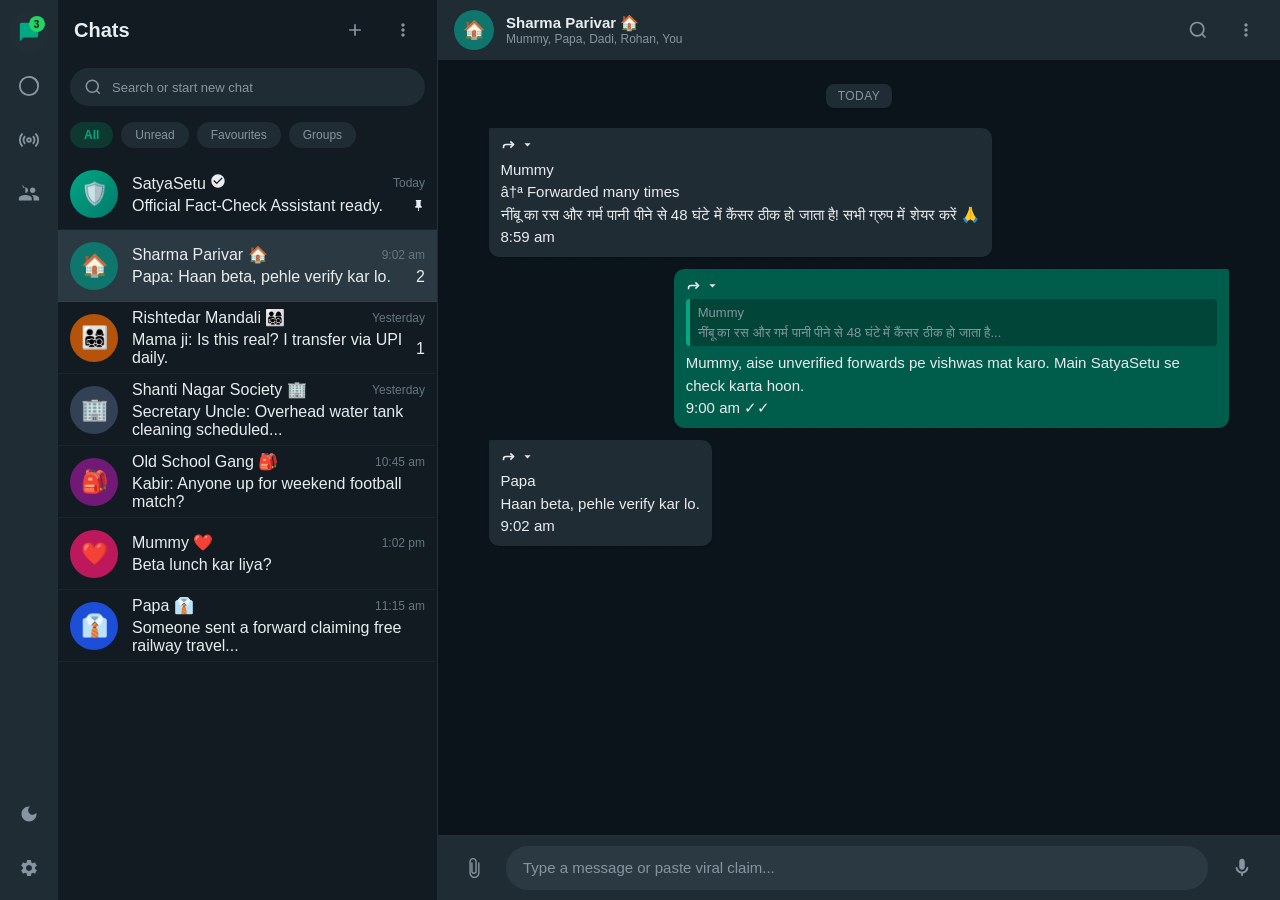
==== commit eb2faeb0: "feat: add SatyaSetu misinformation fact-checking pipeline and WhatsApp web interface" ====
--- a/web/whatsapp/index.html
+++ b/web/whatsapp/index.html
@@ -3,7 +3,7 @@
 <head>
   <meta charset="UTF-8">
   <meta name="viewport" content="width=device-width, initial-scale=1.0">
-  <title>WhatsApp Web · SatyaSetu AI Bot</title>
+  <title>SatyaSetu</title>
   <link rel="stylesheet" href="/web/whatsapp/css/tokens.css">
   <link rel="stylesheet" href="/web/whatsapp/css/base.css">
   <link rel="stylesheet" href="/web/whatsapp/css/app-shell.css">
@@ -18,21 +18,7 @@
 <body>
 
   <div class="app-window">
-    <!-- Desktop Window Header -->
-    <header class="window-header">
-      <div class="window-title">
-        <svg width="18" height="18" viewBox="0 0 24 24" fill="var(--wa-green)"><path d="M12.04 2c-5.46 0-9.91 4.45-9.91 9.91 0 1.75.46 3.45 1.32 4.95L2.05 22l5.25-1.38c1.45.79 3.08 1.21 4.74 1.21 5.46 0 9.91-4.45 9.91-9.91 0-5.46-4.45-9.92-9.91-9.92z"/></svg>
-        <span>WhatsApp Web · SatyaSetu Bot Edition</span>
-      </div>
-      <div class="window-controls">
-        <span class="win-btn" title="Presenter Mode (Ctrl+Shift+D)" id="presenterToolbarBtn">🔍 Presenter</span>
-        <span class="win-btn" title="Minimize">─</span>
-        <span class="win-btn" title="Maximize">□</span>
-        <span class="win-btn" title="Close">✕</span>
-      </div>
-    </header>
-
-    <!-- Main Container -->
+    <!-- Main Container (Full Viewport) -->
     <div class="main-container">
       <!-- Left Navigation Rail -->
       <nav class="side-rail" aria-label="WhatsApp Navigation">
@@ -122,7 +108,7 @@
         </header>
 
         <!-- Message Stream -->
-        <section class="messages-stream" id="messagesStream" aria-live="polite">
+        <section class="messages-stream" id="messagesStream" role="log" aria-live="polite">
           <!-- Populated dynamically by main.js -->
         </section>
 
@@ -154,19 +140,19 @@
           </button>
 
           <!-- Hidden Upload Handlers -->
-          <input type="file" id="imageUploadInput" accept="image/*" style="display:none;">
-          <input type="file" id="docUploadInput" accept=".pdf,.doc,.docx" style="display:none;">
+          <input type="file" id="imageUploadInput" accept="image/jpeg,image/png,image/webp" style="display:none;">
+          <input type="file" id="docUploadInput" accept=".pdf" style="display:none;">
         </footer>
 
         <!-- Attachment Menu Popup -->
         <div class="attachment-popup" id="attachmentPopup">
           <div class="attachment-item" onclick="document.getElementById('imageUploadInput').click()">
             <div class="attachment-icon" style="background:#bf59cf;">🖼️</div>
-            <span>Photos & Videos</span>
+            <span>Photos & Screenshots</span>
           </div>
           <div class="attachment-item" onclick="document.getElementById('docUploadInput').click()">
             <div class="attachment-icon" style="background:#5157ae;">📄</div>
-            <span>Document / Circular PDF</span>
+            <span>PDF document</span>
           </div>
         </div>
       </main>
@@ -265,8 +251,8 @@
         <span>🛡️</span> SatyaSetu Telemetry & Inspector
       </div>
       <div>
-        <button class="win-btn" id="presenterCopyBtn" title="Copy JSON">📋 Copy</button>
-        <button class="win-btn" id="presenterCloseBtn" title="Close Panel">✕</button>
+        <button class="win-btn panel-btn" id="presenterCopyBtn" title="Copy JSON">📋 Copy</button>
+        <button class="win-btn panel-btn" id="presenterCloseBtn" title="Close Panel">✕</button>
       </div>
     </div>
     <div class="presenter-meta-bar">
@@ -292,11 +278,8 @@
     </div>
   </aside>
 
-  <!-- Presenter Toolbar Button Listener & Theme Toggle -->
+  <!-- Theme Toggle Listener -->
   <script>
-    document.getElementById("presenterToolbarBtn")?.addEventListener("click", () => {
-      window.dispatchEvent(new KeyboardEvent("keydown", { key: "D", ctrlKey: true, shiftKey: true }));
-    });
     document.getElementById("themeToggleBtn")?.addEventListener("click", () => {
       const current = document.documentElement.getAttribute("data-theme");
       document.documentElement.setAttribute("data-theme", current === "light" ? "dark" : "light");
--- a/web/whatsapp/css/tokens.css
+++ b/web/whatsapp/css/tokens.css
@@ -25,33 +25,74 @@
   --wa-quote-bg: rgba(0, 0, 0, 0.25);
   --wa-link: #53bdeb;
 
-  /* Status Colors */
+  /* Card and Tint Status Colors */
   --color-danger: #ef4444;
+  --color-danger-bg: rgba(239, 68, 68, 0.15);
   --color-warning: #f59e0b;
+  --color-warning-bg: rgba(245, 158, 11, 0.15);
   --color-success: #10b981;
+  --color-success-bg: rgba(16, 185, 129, 0.15);
   --color-info: #3b82f6;
+  --color-info-bg: rgba(59, 130, 246, 0.15);
+  --color-neutral: #94a3b8;
+  --color-neutral-bg: rgba(148, 163, 184, 0.15);
 
-  /* Typography */
+  /* Typography Scales */
   --font-system: 'Segoe UI', -apple-system, BlinkMacSystemFont, Roboto, Helvetica, Arial, sans-serif;
+  --text-xs: 12px;
+  --text-sm: 13px;
+  --text-md: 15px;
+  --text-lg: 17px;
+  --text-xl: 20px;
+  --leading-tight: 1.3;
+  --leading-body: 1.5;
+  --weight-normal: 400;
+  --weight-medium: 500;
+  --weight-semibold: 600;
 
-  /* Sizing & Transitions */
+  /* Spacing Scale */
+  --space-1: 4px;
+  --space-2: 8px;
+  --space-3: 12px;
+  --space-4: 16px;
+  --space-5: 24px;
+  --space-6: 32px;
+
+  /* Sizing, Radii & Layout */
   --radius-sm: 4px;
   --radius-md: 8px;
   --radius-lg: 12px;
+  --radius-bubble: 10px;
+  --radius-card: 12px;
+  --radius-pill: 999px;
   --radius-full: 9999px;
+  --sidebar-width: 380px;
+  --bubble-max: 560px;
   --transition-fast: 0.15s ease;
   --transition-normal: 0.25s ease;
 
   /* Presenter Panel */
   --presenter-bg: rgba(17, 27, 33, 0.95);
   --presenter-border: #2a3942;
+
+  /* Fact-check verdict chip tokens */
+  --chip-true-bg:  rgba(16, 185, 129, 0.18);  /* green tint  */
+  --chip-true-fg:  #34d399;
+  --chip-fake-bg:  rgba(239,  68,  68, 0.18);  /* red tint    */
+  --chip-fake-fg:  #f87171;
+  --chip-half-bg:  rgba(245, 158,  11, 0.18);  /* amber tint  */
+  --chip-half-fg:  #fbbf24;
+  --chip-old-bg:   rgba(148, 163, 184, 0.18);  /* slate tint  */
+  --chip-old-fg:   #94a3b8;
+  --chip-none-bg:  rgba( 59, 130, 246, 0.18);  /* blue tint   */
+  --chip-none-fg:  #60a5fa;
 }
 
 [data-theme="light"] {
   --wa-bg-deep: #f0f2f5;
   --wa-bg-panel: #ffffff;
   --wa-bg-chat: #efeae2;
-  --wa-bg-input: #ffffff;
+  --wa-bg-input: #f0f2f5;
   --wa-bg-incoming: #ffffff;
   --wa-bg-outgoing: #d9fdd3;
   --wa-green: #00a884;
@@ -67,6 +108,25 @@
   --wa-badge: #25d366;
   --wa-quote-bg: rgba(0, 0, 0, 0.05);
   --wa-link: #027eb5;
+
+  --color-danger-bg: rgba(239, 68, 68, 0.1);
+  --color-warning-bg: rgba(245, 158, 11, 0.1);
+  --color-success-bg: rgba(16, 185, 129, 0.1);
+  --color-info-bg: rgba(59, 130, 246, 0.1);
+  --color-neutral-bg: rgba(148, 163, 184, 0.1);
+
   --presenter-bg: rgba(255, 255, 255, 0.97);
   --presenter-border: #d1d7db;
+
+  /* Fact-check chip light overrides */
+  --chip-true-bg:  rgba(16, 185, 129, 0.12);
+  --chip-true-fg:  #059669;
+  --chip-fake-bg:  rgba(239,  68,  68, 0.12);
+  --chip-fake-fg:  #dc2626;
+  --chip-half-bg:  rgba(245, 158,  11, 0.12);
+  --chip-half-fg:  #d97706;
+  --chip-old-bg:   rgba(100, 116, 139, 0.12);
+  --chip-old-fg:   #475569;
+  --chip-none-bg:  rgba( 59, 130, 246, 0.12);
+  --chip-none-fg:  #2563eb;
 }
--- a/web/whatsapp/css/app-shell.css
+++ b/web/whatsapp/css/app-shell.css
@@ -1,5 +1,5 @@
 /**
- * app-shell.css - Main layout structure, desktop window bar, and navigation rail
+ * app-shell.css - Main layout structure, full-height viewport, and navigation rail
  */
 
 .app-window {
@@ -11,53 +11,30 @@
   overflow: hidden;
 }
 
-/* Desktop Window Bar */
-.window-header {
-  height: 38px;
-  background-color: var(--wa-bg-panel);
-  display: flex;
-  align-items: center;
-  justify-content: space-between;
-  padding: 0 14px;
-  border-bottom: 1px solid var(--wa-border);
-  user-select: none;
-  flex-shrink: 0;
-}
-
-.window-title {
-  font-size: 13px;
-  font-weight: 500;
-  color: var(--wa-text-secondary);
-  display: flex;
-  align-items: center;
-  gap: 8px;
-}
-
-.window-controls {
-  display: flex;
-  align-items: center;
-  gap: 16px;
-  color: var(--wa-text-secondary);
-}
-
-.win-btn {
-  cursor: pointer;
-  font-size: 14px;
-  line-height: 1;
-  padding: 4px;
-  transition: color var(--transition-fast);
-}
-
-.win-btn:hover {
-  color: var(--wa-text-primary);
-}
-
-/* Main Split Container */
+/* Main Split Container (Full 100% viewport) */
 .main-container {
   display: flex;
   flex: 1;
-  height: calc(100vh - 38px);
+  height: 100%;
   overflow: hidden;
+}
+
+/* Panel / Dialog Action Buttons */
+.win-btn, .panel-btn {
+  cursor: pointer;
+  font-size: var(--text-sm);
+  line-height: 1;
+  padding: 4px 8px;
+  border-radius: var(--radius-sm);
+  background: transparent;
+  color: var(--wa-text-secondary);
+  border: 1px solid transparent;
+  transition: color var(--transition-fast), background var(--transition-fast);
+}
+
+.win-btn:hover, .panel-btn:hover {
+  color: var(--wa-text-primary);
+  background: var(--wa-hover);
 }
 
 /* Far-Left Vertical Icon Rail */
@@ -91,6 +68,8 @@
   color: var(--wa-text-secondary);
   cursor: pointer;
   position: relative;
+  border: none;
+  background: transparent;
   transition: background var(--transition-fast), color var(--transition-fast);
 }
 
@@ -99,33 +78,89 @@
   color: var(--wa-text-primary);
 }
 
+.rail-btn:focus-visible {
+  outline: 2px solid var(--wa-green);
+  outline-offset: 2px;
+}
+
 .rail-btn.active {
-  background-color: var(--wa-active);
+  background-color: var(--wa-hover);
   color: var(--wa-green);
 }
 
 .rail-badge {
   position: absolute;
-  top: 2px;
-  right: 2px;
+  top: 4px;
+  right: 4px;
   background-color: var(--wa-badge);
   color: #111b21;
-  font-size: 11px;
+  font-size: 10px;
   font-weight: 700;
-  border-radius: 10px;
-  padding: 1px 5px;
-  line-height: 1.2;
+  min-width: 16px;
+  height: 16px;
+  border-radius: var(--radius-full);
+  display: flex;
+  align-items: center;
+  justify-content: center;
+  padding: 0 4px;
 }
 
-/* Responsive Mobile Layout */
+/* Chat Main Layout Split */
+.chats-sidebar {
+  width: var(--sidebar-width);
+  min-width: 300px;
+  max-width: 440px;
+  background-color: var(--wa-bg-deep);
+  border-right: 1px solid var(--wa-border);
+  display: flex;
+  flex-direction: column;
+  flex-shrink: 0;
+}
+
+.chat-area {
+  flex: 1;
+  display: flex;
+  flex-direction: column;
+  background-color: var(--wa-bg-chat);
+  position: relative;
+  overflow: hidden;
+}
+
+/* Responsive Mobile Rules */
 @media (max-width: 768px) {
-  .window-header {
-    display: none;
-  }
-  .main-container {
-    height: 100vh;
-  }
   .side-rail {
     display: none;
   }
+
+  .main-container {
+    position: relative;
+  }
+
+  .chats-sidebar {
+    width: 100%;
+    max-width: 100%;
+    position: absolute;
+    top: 0;
+    left: 0;
+    height: 100%;
+    z-index: 10;
+    transition: transform 0.25s ease;
+  }
+
+  .chat-area {
+    width: 100%;
+    height: 100%;
+    position: absolute;
+    top: 0;
+    left: 0;
+    z-index: 5;
+  }
+
+  body.chat-active .chats-sidebar {
+    transform: translateX(-100%);
+  }
+
+  body.chat-active .chat-area {
+    z-index: 20;
+  }
 }
--- a/web/whatsapp/css/sidebar.css
+++ b/web/whatsapp/css/sidebar.css
@@ -1,10 +1,9 @@
 /**
- * sidebar.css - Chats Sidebar, Search, Filter Chips, and Conversation List
+ * sidebar.css - Chats Sidebar, Pill Search, Round Chips, and 72px Contact Rows
  */
 
 .chats-sidebar {
-  width: 400px;
-  min-width: 320px;
+  width: var(--sidebar-width);
   background-color: var(--wa-bg-deep);
   border-right: 1px solid var(--wa-border);
   display: flex;
@@ -24,8 +23,8 @@
 }
 
 .sidebar-title {
-  font-size: 20px;
-  font-weight: 700;
+  font-size: var(--text-xl);
+  font-weight: var(--weight-semibold);
   color: var(--wa-text-primary);
 }
 
@@ -44,6 +43,8 @@
   justify-content: center;
   color: var(--wa-text-secondary);
   cursor: pointer;
+  border: none;
+  background: transparent;
   transition: background var(--transition-fast), color var(--transition-fast);
 }
 
@@ -52,12 +53,11 @@
   color: var(--wa-text-primary);
 }
 
-.icon-action-btn.new-chat {
-  background-color: var(--wa-green);
-  color: #111b21;
-}
-
-/* Search Bar */
+.icon-action-btn:focus-visible {
+  outline: 2px solid var(--wa-green);
+}
+
+/* Pill Search Bar */
 .search-section {
   padding: 8px 12px 10px;
   background-color: var(--wa-bg-deep);
@@ -66,11 +66,11 @@
 
 .search-box {
   background-color: var(--wa-bg-panel);
-  border-radius: var(--radius-md);
-  height: 36px;
-  display: flex;
-  align-items: center;
-  padding: 0 12px;
+  border-radius: var(--radius-pill);
+  height: 38px;
+  display: flex;
+  align-items: center;
+  padding: 0 14px;
   gap: 10px;
 }
 
@@ -84,7 +84,7 @@
   border: none;
   outline: none;
   color: var(--wa-text-primary);
-  font-size: 14px;
+  font-size: var(--text-sm);
   width: 100%;
 }
 
@@ -92,11 +92,11 @@
   color: var(--wa-text-secondary);
 }
 
-/* Filter Chips */
+/* Round Filter Chips */
 .filter-chips {
   display: flex;
   gap: 8px;
-  padding: 8px 12px 10px;
+  padding: 6px 12px 10px;
   overflow-x: auto;
   flex-shrink: 0;
 }
@@ -104,10 +104,12 @@
 .chip {
   background-color: var(--wa-bg-panel);
   color: var(--wa-text-secondary);
-  font-size: 13px;
-  padding: 5px 12px;
-  border-radius: 16px;
+  font-size: var(--text-xs);
+  font-weight: var(--weight-medium);
+  padding: 6px 14px;
+  border-radius: var(--radius-pill);
   cursor: pointer;
+  border: none;
   user-select: none;
   white-space: nowrap;
   transition: all var(--transition-fast);
@@ -119,12 +121,16 @@
 }
 
 .chip.active {
-  background-color: #0b3d33;
+  background-color: var(--wa-teal);
   color: var(--wa-green);
-  font-weight: 600;
-}
-
-/* Contacts List */
+  font-weight: var(--weight-semibold);
+}
+
+.chip:focus-visible {
+  outline: 2px solid var(--wa-green);
+}
+
+/* 72px Tall Contact List Rows */
 .contacts-list {
   flex: 1;
   overflow-y: auto;
@@ -133,7 +139,8 @@
 .contact-item {
   display: flex;
   align-items: center;
-  padding: 10px 16px;
+  height: 72px;
+  padding: 0 12px;
   cursor: pointer;
   border-bottom: 1px solid rgba(134, 150, 160, 0.08);
   transition: background var(--transition-fast);
@@ -179,27 +186,17 @@
 }
 
 .contact-name {
-  font-size: 15px;
-  font-weight: 600;
+  font-size: 16px;
+  font-weight: var(--weight-medium);
   color: var(--wa-text-primary);
   white-space: nowrap;
   overflow: hidden;
   text-overflow: ellipsis;
-  display: flex;
-  align-items: center;
-  gap: 6px;
-}
-
-.verified-badge {
-  display: inline-flex;
-  align-items: center;
-  color: var(--wa-green);
 }
 
 .contact-time {
-  font-size: 12px;
-  color: var(--wa-text-secondary);
-  flex-shrink: 0;
+  font-size: var(--text-xs);
+  color: var(--wa-text-muted);
 }
 
 .contact-bottom {
@@ -208,43 +205,25 @@
   justify-content: space-between;
 }
 
-.contact-last-msg {
-  font-size: 13px;
-  color: var(--wa-text-secondary);
+.contact-preview {
+  font-size: var(--text-sm);
+  color: var(--wa-text-muted);
   white-space: nowrap;
   overflow: hidden;
   text-overflow: ellipsis;
-  flex: 1;
-}
-
-.contact-unread-badge {
+  max-width: 240px;
+}
+
+.unread-badge {
   background-color: var(--wa-badge);
   color: #111b21;
   font-size: 11px;
   font-weight: 700;
-  border-radius: 10px;
   min-width: 18px;
   height: 18px;
+  border-radius: var(--radius-full);
   display: flex;
   align-items: center;
   justify-content: center;
-  padding: 0 4px;
-  margin-left: 8px;
-  flex-shrink: 0;
-}
-
-.pin-icon {
-  margin-left: 6px;
-  color: var(--wa-text-muted);
-  flex-shrink: 0;
-}
-
-/* Mobile responsive sidebar */
-@media (max-width: 768px) {
-  .chats-sidebar {
-    width: 100vw;
-  }
-  .chats-sidebar.hidden-mobile {
-    display: none;
-  }
-}
+  padding: 0 5px;
+}
--- a/web/whatsapp/css/messages.css
+++ b/web/whatsapp/css/messages.css
@@ -1,14 +1,13 @@
 /**
- * messages.css - Message Stream, Chat Bubbles, Quotes, and Typing Indicator
+ * messages.css - Message Stream, WhatsApp Bubbles, Cards, and Tokens
  */
 
 .messages-stream {
   flex: 1;
   overflow-y: auto;
-  padding: 16px 24px;
+  padding: var(--space-4) clamp(16px, 6%, 64px);
   display: flex;
   flex-direction: column;
-  gap: 6px;
   background-color: var(--wa-bg-chat);
   background-image: radial-gradient(circle at 50% 50%, rgba(255, 255, 255, 0.015) 1px, transparent 1px);
   background-size: 24px 24px;
@@ -19,37 +18,42 @@
   align-self: center;
   background-color: var(--wa-bg-panel);
   color: var(--wa-text-secondary);
-  font-size: 12px;
-  font-weight: 500;
+  font-size: var(--text-xs);
+  font-weight: var(--weight-medium);
   padding: 5px 12px;
   border-radius: var(--radius-md);
-  margin: 8px 0;
+  margin: var(--space-2) 0;
   text-transform: uppercase;
   letter-spacing: 0.5px;
   user-select: none;
-  box-shadow: 0 1px 2px rgba(0, 0, 0, 0.2);
+  box-shadow: 0 1px 2px rgba(0, 0, 0, 0.15);
 }
 
 .encryption-pill {
   max-width: 480px;
   text-align: center;
   font-size: 11.5px;
-  line-height: 1.4;
+  line-height: var(--leading-tight);
   color: #f7ca5d;
-  background-color: rgba(32, 44, 51, 0.9);
+  background-color: var(--wa-bg-panel);
   text-transform: none;
   letter-spacing: normal;
-  border-radius: 8px;
+  border-radius: var(--radius-md);
   padding: 6px 14px;
   display: flex;
   align-items: center;
   gap: 6px;
 }
 
-/* Message Rows & Bubbles */
+/* Message Rows & Group Spacing */
 .msg-row {
   display: flex;
   width: 100%;
+  margin-top: 12px;
+}
+
+.msg-row.same-sender {
+  margin-top: 2px;
 }
 
 .msg-row.incoming {
@@ -61,36 +65,36 @@
 }
 
 .msg-bubble {
-  max-width: 65%;
-  min-width: 120px;
-  padding: 6px 10px 6px 10px;
-  border-radius: 8px;
-  font-size: 14.2px;
-  line-height: 1.45;
+  max-width: min(var(--bubble-max), 75%);
+  padding: 8px 12px;
+  border-radius: var(--radius-bubble);
+  font-size: var(--text-md);
+  line-height: var(--leading-body);
   position: relative;
-  box-shadow: 0 1px 2px rgba(0, 0, 0, 0.2);
+  box-shadow: 0 1px 2px rgba(0, 0, 0, 0.15);
   word-wrap: break-word;
-  white-space: pre-wrap;
 }
 
 .incoming .msg-bubble {
   background-color: var(--wa-bg-incoming);
   color: var(--wa-text-primary);
-  border-top-left-radius: 0;
+  border-top-left-radius: 2px;
 }
 
 .outgoing .msg-bubble {
   background-color: var(--wa-bg-outgoing);
   color: var(--wa-text-primary);
-  border-top-right-radius: 0;
-}
-
-/* Sender Name in Groups */
-.msg-sender {
-  font-size: 12.5px;
-  font-weight: 700;
-  color: #35a79c;
-  margin-bottom: 2px;
+  border-top-right-radius: 2px;
+}
+
+/* Inline Time and Status */
+.msg-time-inline {
+  display: inline-block;
+  font-size: 11px;
+  color: var(--wa-text-muted);
+  margin-left: 8px;
+  vertical-align: bottom;
+  white-space: nowrap;
 }
 
 /* Quoted Messages */
@@ -100,158 +104,453 @@
   padding: 4px 8px;
   border-radius: 4px;
   margin-bottom: 6px;
-  font-size: 12.5px;
-  color: var(--wa-text-secondary);
-}
-
-.msg-quoted-title {
-  font-weight: 600;
-  color: var(--wa-text-primary);
+  font-size: var(--text-sm);
+  color: var(--wa-text-secondary);
+}
+
+.msg-quoted-sender {
+  font-weight: var(--weight-semibold);
+  color: var(--wa-green);
   margin-bottom: 2px;
 }
 
-/* Forward Header */
-.msg-forward-header {
-  font-size: 11px;
-  color: var(--wa-text-secondary);
+/* Image Screenshot in Message */
+.msg-image-thumb {
+  max-width: 100%;
+  border-radius: var(--radius-md);
+  margin-bottom: 6px;
+  display: block;
+}
+
+/* Document / PDF Bubble */
+.doc-card {
+  display: flex;
+  align-items: center;
+  gap: 12px;
+  padding: 8px 12px;
+  background-color: rgba(0, 0, 0, 0.1);
+  border-radius: var(--radius-md);
+  margin-bottom: 6px;
+}
+
+.doc-icon {
+  font-size: 24px;
+  flex-shrink: 0;
+}
+
+.doc-info {
+  display: flex;
+  flex-direction: column;
+  overflow: hidden;
+}
+
+.doc-name {
+  font-size: var(--text-sm);
+  font-weight: var(--weight-medium);
+  color: var(--wa-text-primary);
+  white-space: nowrap;
+  overflow: hidden;
+  text-overflow: ellipsis;
+}
+
+.doc-meta {
+  font-size: var(--text-xs);
+  color: var(--wa-text-muted);
+}
+
+/* ── Structured Fact-Check Card ────────────────────────────────────────────── */
+.fact-check-card {
+  display: flex;
+  flex-direction: column;
+  gap: 10px;
+  width: 100%;
+}
+
+.card-header-row {
+  display: flex;
+  align-items: center;
+  justify-content: space-between;
+  flex-wrap: wrap;
+  gap: 8px;
+  border-bottom: 1px solid rgba(255, 255, 255, 0.08);
+  padding-bottom: 8px;
+}
+
+/* Verdict Chip */
+.verdict-chip {
+  display: inline-flex;
+  align-items: center;
+  gap: 6px;
+  padding: 4px 10px;
+  border-radius: var(--radius-pill);
+  font-size: var(--text-sm);
+  font-weight: var(--weight-semibold);
+  letter-spacing: 0.2px;
+}
+
+.verdict-chip.refuted {
+  background-color: var(--color-danger-bg);
+  color: var(--color-danger);
+  border: 1px solid rgba(239, 68, 68, 0.3);
+}
+
+.verdict-chip.supported {
+  background-color: var(--color-success-bg);
+  color: var(--color-success);
+  border: 1px solid rgba(16, 185, 129, 0.3);
+}
+
+.verdict-chip.partially_supported {
+  background-color: var(--color-warning-bg);
+  color: var(--color-warning);
+  border: 1px solid rgba(245, 158, 11, 0.3);
+}
+
+.verdict-chip.outdated {
+  background-color: var(--color-info-bg);
+  color: var(--color-info);
+  border: 1px solid rgba(59, 130, 246, 0.3);
+}
+
+.verdict-chip.unverifiable {
+  background-color: var(--color-neutral-bg);
+  color: var(--color-neutral);
+  border: 1px solid rgba(148, 163, 184, 0.3);
+}
+
+/* Truth Score Meter */
+.truth-score-wrap {
+  display: flex;
+  align-items: center;
+  gap: 8px;
+  font-size: var(--text-xs);
+  font-variant-numeric: tabular-nums;
+  color: var(--wa-text-secondary);
+}
+
+.truth-score-num {
+  font-weight: var(--weight-semibold);
+  color: var(--wa-text-primary);
+}
+
+.truth-score-bar {
+  display: flex;
+  gap: 2px;
+  width: 70px;
+  height: 6px;
+}
+
+.score-seg {
+  flex: 1;
+  background-color: rgba(255, 255, 255, 0.12);
+  border-radius: 1px;
+}
+
+.score-seg.active-red {
+  background-color: var(--color-danger);
+}
+
+.score-seg.active-green {
+  background-color: var(--color-success);
+}
+
+.score-seg.active-amber {
+  background-color: var(--color-warning);
+}
+
+.score-seg.active-blue {
+  background-color: var(--color-info);
+}
+
+/* Claim Quotation */
+.card-claim-quote {
+  font-size: var(--text-sm);
+  color: var(--wa-text-secondary);
+  border-left: 3px solid var(--wa-green);
+  padding: 4px 8px;
+  background-color: var(--wa-quote-bg);
+  border-radius: 4px;
   font-style: italic;
-  margin-bottom: 4px;
-  display: flex;
+}
+
+/* Why Explanation */
+.card-why {
+  font-size: var(--text-md);
+  line-height: var(--leading-body);
+  color: var(--wa-text-primary);
+}
+
+/* Source Link Pills */
+.card-sources {
+  display: flex;
+  align-items: center;
+  flex-wrap: wrap;
+  gap: 6px;
+  font-size: var(--text-xs);
+}
+
+.source-pill {
+  display: inline-flex;
   align-items: center;
   gap: 4px;
-}
-
-/* Metadata (Time & Ticks) */
-.msg-meta {
+  padding: 3px 8px;
+  border-radius: var(--radius-pill);
+  background-color: var(--wa-hover);
+  color: var(--wa-link);
+  text-decoration: none;
+  border: 1px solid var(--wa-border);
+  transition: background var(--transition-fast);
+}
+
+.source-pill:hover {
+  background-color: var(--wa-active);
+  text-decoration: underline;
+}
+
+/* Footer Actions */
+.card-footer {
   display: flex;
   align-items: center;
   justify-content: flex-end;
+  gap: 8px;
+  padding-top: 6px;
+  border-top: 1px solid rgba(255, 255, 255, 0.05);
+}
+
+.card-action-btn {
+  background: transparent;
+  border: 1px solid var(--wa-border);
+  color: var(--wa-text-secondary);
+  font-size: var(--text-xs);
+  padding: 4px 10px;
+  border-radius: var(--radius-pill);
+  cursor: pointer;
+  display: inline-flex;
+  align-items: center;
   gap: 4px;
-  font-size: 11px;
-  color: var(--wa-text-secondary);
-  margin-top: 2px;
-  float: right;
-  margin-left: 12px;
-  user-select: none;
-}
-
-.msg-ticks {
-  color: #53bdeb;
-  font-size: 12px;
-  font-weight: bold;
-}
-
-/* Hover Action Icons */
-.msg-hover-actions {
-  position: absolute;
-  top: 4px;
-  right: 6px;
-  display: none;
-  background: var(--wa-bg-incoming);
-  border-radius: 12px;
-  padding: 2px 4px;
-  box-shadow: 0 1px 4px rgba(0, 0, 0, 0.4);
-  gap: 4px;
-  z-index: 5;
-}
-
-.outgoing .msg-hover-actions {
-  background: var(--wa-bg-outgoing);
-}
-
-.msg-bubble:hover .msg-hover-actions {
-  display: flex;
-}
-
-.msg-action-icon {
-  width: 20px;
-  height: 20px;
-  display: flex;
-  align-items: center;
-  justify-content: center;
-  color: var(--wa-text-secondary);
-  cursor: pointer;
-  border-radius: 50%;
-  transition: color var(--transition-fast);
-}
-
-.msg-action-icon:hover {
-  color: var(--wa-text-primary);
+  transition: all var(--transition-fast);
+}
+
+.card-action-btn:hover {
+  color: var(--wa-text-primary);
+  background-color: var(--wa-hover);
 }
 
 /* Typing Indicator */
 .typing-container {
   display: none;
-  align-self: flex-start;
-  margin-bottom: 4px;
+  padding: 4px 24px;
+}
+
+.typing-container.visible {
+  display: flex;
 }
 
 .typing-bubble {
   background-color: var(--wa-bg-incoming);
-  border-radius: 18px;
-  padding: 10px 16px;
-  display: flex;
-  align-items: center;
+  padding: 10px 14px;
+  border-radius: var(--radius-bubble);
+  border-top-left-radius: 2px;
+  display: flex;
   gap: 4px;
-  width: fit-content;
-  box-shadow: 0 1px 2px rgba(0, 0, 0, 0.2);
 }
 
 .typing-dot {
-  width: 7px;
-  height: 7px;
-  background-color: var(--wa-text-secondary);
+  width: 6px;
+  height: 6px;
+  background-color: var(--wa-text-muted);
   border-radius: 50%;
-  animation: typing-bounce 1.4s infinite ease-in-out both;
+  animation: typingBounce 1.4s infinite ease-in-out both;
 }
 
 .typing-dot:nth-child(1) { animation-delay: -0.32s; }
 .typing-dot:nth-child(2) { animation-delay: -0.16s; }
-.typing-dot:nth-child(3) { animation-delay: 0s; }
-
-@keyframes typing-bounce {
-  0%, 80%, 100% {
-    transform: scale(0);
-    opacity: 0.4;
+
+@keyframes typingBounce {
+  0%, 80%, 100% { transform: scale(0.6); opacity: 0.4; }
+  40% { transform: scale(1); opacity: 1; }
+}
+
+@media (prefers-reduced-motion: reduce) {
+  .typing-dot {
+    animation: none;
+    opacity: 0.7;
   }
-  40% {
-    transform: scale(1);
-    opacity: 1;
-  }
-}
-
-/* System Error & Retry */
-.msg-retry-btn {
-  background: var(--wa-bg-input);
-  border: 1px solid var(--wa-text-secondary);
-  color: var(--wa-text-primary);
-  border-radius: 4px;
+}
+
+/* ── Same-sender grouping ─────────────────────────────────────────────────── */
+.msg-row.same-sender {
+  margin-top: 2px;
+}
+.msg-row:not(.same-sender) {
+  margin-top: 12px;
+}
+
+/* ── Fact-check card ─────────────────────────────────────────────────────── */
+.fact-check-card {
+  min-width: 220px;
+  max-width: 100%;
+  display: flex;
+  flex-direction: column;
+  gap: 8px;
+  padding: 4px 0 2px;
+}
+
+/* Verdict chip */
+.fc-verdict-chip {
+  display: inline-flex;
+  align-items: center;
+  gap: 6px;
+  padding: 4px 10px 4px 8px;
+  border-radius: var(--radius-pill);
+  font-size: var(--text-sm);
+  font-weight: var(--weight-semibold);
+  width: fit-content;
+}
+.fc-verdict-icon { font-size: 15px; line-height: 1; }
+.fc-verdict-label { letter-spacing: 0.02em; }
+
+/* Score bar */
+.fc-score-row {
+  display: flex;
+  justify-content: space-between;
+  align-items: baseline;
+  font-size: var(--text-xs);
+  color: var(--wa-text-secondary);
+}
+.fc-score-num {
+  font-weight: var(--weight-semibold);
+  color: var(--wa-text-primary);
+  font-variant-numeric: tabular-nums;
+}
+.fc-score-bar {
+  display: flex;
+  gap: 3px;
+  margin-top: 4px;
+}
+.fc-score-seg {
+  flex: 1;
+  height: 5px;
+  border-radius: 3px;
+  background: rgba(255, 255, 255, 0.12);
+  transition: background var(--transition-fast);
+}
+.fc-score-seg.filled {
+  background: var(--wa-green);
+}
+.fc-no-score {
+  font-size: var(--text-xs);
+  color: var(--wa-text-muted);
+  font-style: italic;
+}
+
+/* Claim block */
+.fc-claim-block {
+  font-size: var(--text-xs);
+  color: var(--wa-text-secondary);
+  border-left: 3px solid var(--wa-green);
+  padding: 4px 8px;
+  border-radius: 0 var(--radius-sm) var(--radius-sm) 0;
+  background: rgba(0, 168, 132, 0.07);
+  line-height: var(--leading-body);
+}
+
+/* Why / short reason */
+.fc-why {
+  font-size: var(--text-sm);
+  color: var(--wa-text-primary);
+  line-height: var(--leading-body);
+}
+.fc-why strong { color: var(--wa-text-secondary); font-weight: var(--weight-medium); }
+
+/* Sources */
+.fc-sources-row {
+  display: flex;
+  align-items: center;
+  flex-wrap: wrap;
+  gap: 6px;
+  margin-top: 2px;
+}
+.fc-sources-label {
+  font-size: var(--text-xs);
+  color: var(--wa-text-muted);
+}
+.fc-source-pill {
+  display: inline-block;
+  font-size: 11px;
+  padding: 2px 8px;
+  border-radius: var(--radius-pill);
+  background: rgba(255, 255, 255, 0.08);
+  color: var(--wa-link);
+  text-decoration: none;
+  border: 1px solid var(--wa-border);
+  transition: background var(--transition-fast);
+  white-space: nowrap;
+  overflow: hidden;
+  text-overflow: ellipsis;
+  max-width: 160px;
+}
+.fc-source-pill:hover { background: var(--wa-hover); text-decoration: underline; }
+
+/* Actions footer */
+.fc-actions {
+  display: flex;
+  align-items: center;
+  gap: 10px;
+  padding-top: 6px;
+  border-top: 1px solid rgba(255, 255, 255, 0.05);
+  flex-wrap: wrap;
+}
+.fc-action-btn {
+  background: transparent;
+  border: 1px solid var(--wa-border);
+  color: var(--wa-text-secondary);
+  font-size: var(--text-xs);
   padding: 4px 10px;
-  font-size: 11.5px;
+  border-radius: var(--radius-pill);
   cursor: pointer;
-  margin-top: 6px;
   display: inline-flex;
   align-items: center;
   gap: 4px;
-  transition: background var(--transition-fast);
-}
-
-.msg-retry-btn:hover {
+  transition: all var(--transition-fast);
+}
+.fc-action-btn:hover {
+  color: var(--wa-text-primary);
   background: var(--wa-hover);
 }
-
-/* Footer disclaimer */
-.simulated-disclaimer {
-  text-align: center;
-  font-size: 11px;
-  color: var(--wa-text-secondary);
-  padding: 12px 16px;
-  user-select: none;
-  margin-top: 8px;
-}
-
-@media (max-width: 768px) {
-  .msg-bubble {
-    max-width: 85%;
-  }
-}
+.fc-forward-hint {
+  font-size: var(--text-xs);
+  color: var(--wa-text-muted);
+  font-style: italic;
+}
+
+/* ── Document card ──────────────────────────────────────────────────────── */
+.doc-card {
+  display: flex;
+  align-items: center;
+  gap: 10px;
+  background: rgba(255, 255, 255, 0.05);
+  border: 1px solid var(--wa-border);
+  border-radius: var(--radius-md);
+  padding: 10px 12px;
+  margin-bottom: 4px;
+}
+.doc-card-icon { font-size: 24px; line-height: 1; flex-shrink: 0; }
+.doc-card-info { display: flex; flex-direction: column; gap: 2px; min-width: 0; }
+.doc-card-name {
+  font-size: var(--text-sm);
+  color: var(--wa-text-primary);
+  font-weight: var(--weight-medium);
+  white-space: nowrap;
+  overflow: hidden;
+  text-overflow: ellipsis;
+  max-width: 240px;
+}
+.doc-card-size { font-size: var(--text-xs); color: var(--wa-text-muted); }
+
+/* Light-mode adjustments for card elements */
+[data-theme="light"] .fc-score-seg { background: rgba(0, 0, 0, 0.1); }
+[data-theme="light"] .fc-claim-block { background: rgba(0, 168, 132, 0.05); }
+[data-theme="light"] .fc-source-pill { background: rgba(0, 0, 0, 0.04); }
+[data-theme="light"] .fc-actions { border-top-color: rgba(0, 0, 0, 0.06); }
+[data-theme="light"] .doc-card { background: rgba(0, 0, 0, 0.03); }
--- a/web/whatsapp/css/composer.css
+++ b/web/whatsapp/css/composer.css
@@ -1,5 +1,5 @@
 /**
- * composer.css - Message Input Bar, Send/Mic Controls, and Attachment Buttons
+ * composer.css - Message Input Bar, 44px Pill Input, and Action Controls
  */
 
 .chat-composer {
@@ -15,14 +15,16 @@
 }
 
 .composer-btn {
-  width: 36px;
-  height: 36px;
+  width: 40px;
+  height: 40px;
   border-radius: var(--radius-full);
   display: flex;
   align-items: center;
   justify-content: center;
   color: var(--wa-text-secondary);
   cursor: pointer;
+  border: none;
+  background: transparent;
   flex-shrink: 0;
   transition: color var(--transition-fast), background var(--transition-fast);
 }
@@ -32,13 +34,24 @@
   background-color: var(--wa-hover);
 }
 
+.composer-btn:focus-visible {
+  outline: 2px solid var(--wa-green);
+}
+
 .composer-input-wrapper {
   flex: 1;
+  height: 44px;
   background-color: var(--wa-bg-input);
-  border-radius: var(--radius-md);
-  padding: 8px 14px;
+  border-radius: var(--radius-pill);
+  padding: 0 16px;
   display: flex;
   align-items: center;
+  border: 1px solid transparent;
+  transition: border-color var(--transition-fast);
+}
+
+.composer-input-wrapper:focus-within {
+  border-color: rgba(0, 168, 132, 0.4);
 }
 
 .composer-input {
@@ -47,8 +60,8 @@
   border: none;
   outline: none;
   color: var(--wa-text-primary);
-  font-size: 14.5px;
-  line-height: 20px;
+  font-size: var(--text-md);
+  line-height: 22px;
 }
 
 .composer-input::placeholder {
@@ -57,16 +70,22 @@
 
 /* Mic / Send Action Button */
 .composer-action-btn {
-  width: 40px;
-  height: 40px;
+  width: 44px;
+  height: 44px;
   border-radius: var(--radius-full);
   display: flex;
   align-items: center;
   justify-content: center;
   color: var(--wa-text-secondary);
   cursor: pointer;
+  border: none;
+  background: transparent;
   flex-shrink: 0;
   transition: all var(--transition-fast);
+}
+
+.composer-action-btn:focus-visible {
+  outline: 2px solid var(--wa-green);
 }
 
 .composer-action-btn.has-text {
